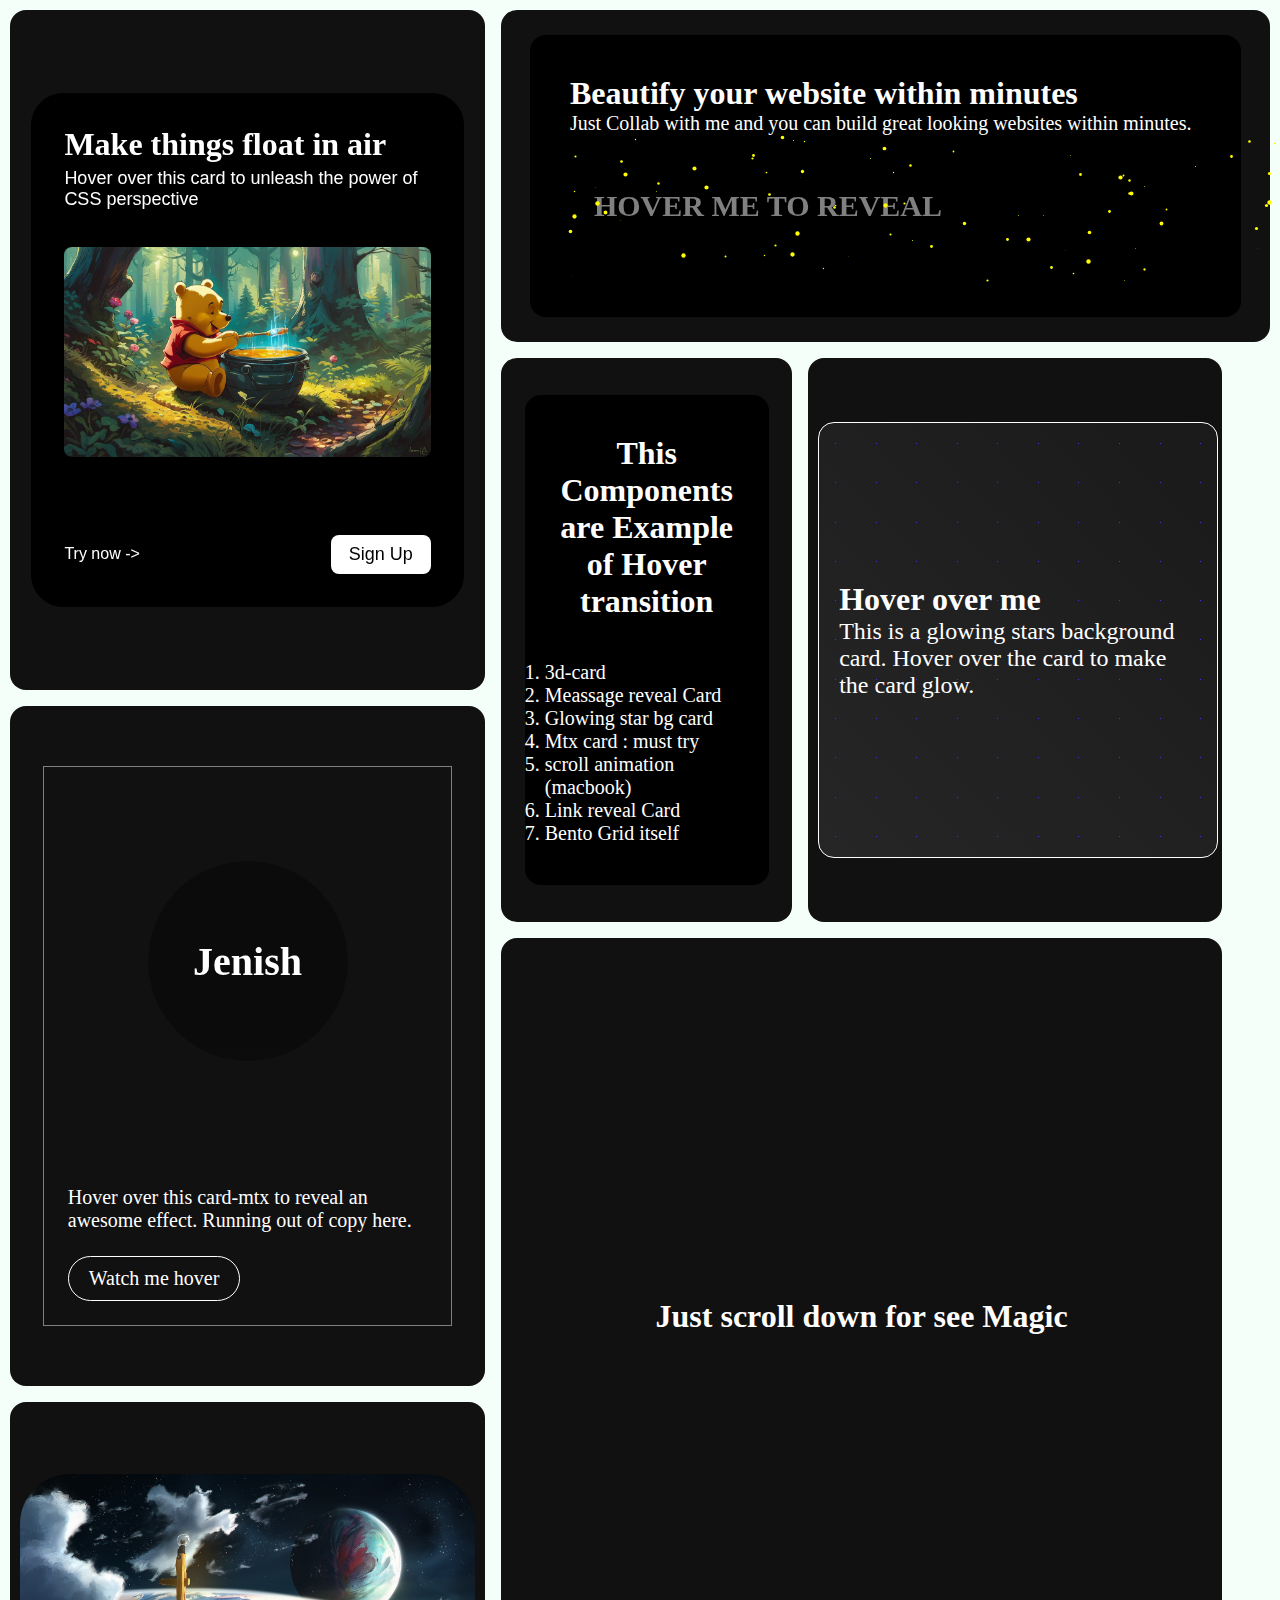
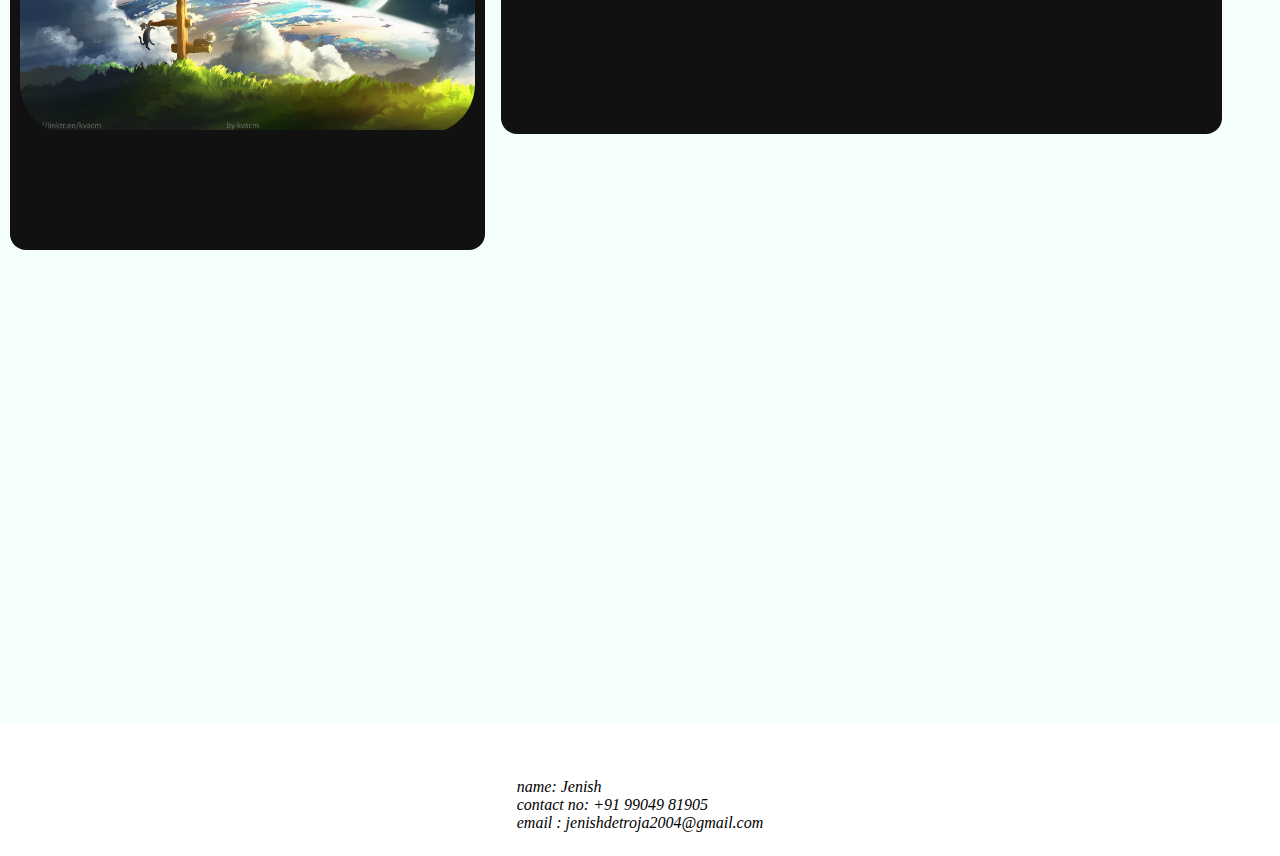
==== index.html @ 0b50d449 "Add files via upload" ====
<!DOCTYPE html>
<html lang="en">
<head>
    <meta charset="UTF-8">
    <meta name="viewport" content="width=device-width, initial-scale=1.0">
    <title>Ui Component Demostration</title>
    <style>
        body{
            height: 150vh;
        }
        *{
            padding: 0px;
            margin: 0px;
            box-sizing: border-box;
            
        }
    </style>
    <link rel="stylesheet" href="https://cdnjs.cloudflare.com/ajax/libs/font-awesome/6.5.2/css/all.min.css" integrity="sha512-SnH5WK+bZxgPHs44uWIX+LLJAJ9/2PkPKZ5QiAj6Ta86w+fsb2TkcmfRyVX3pBnMFcV7oQPJkl9QevSCWr3W6A==" crossorigin="anonymous" referrerpolicy="no-referrer" />

    <link rel="stylesheet" href="./css/bento.css">
    <link rel="stylesheet" href="./css/3d-card.css">
    <link rel="stylesheet" href="./css/card-mtx.css">
    <link rel="stylesheet" href="./css/macbook-scroll.css">
    <link rel="stylesheet" href="./css/glowing-star-card.css">
    <link rel="stylesheet" href="./css/msg-reveal.css">
    <link rel="stylesheet" href="./css/link-reveal-card.css">
</head>
<body>
    <div class="grid" grid-cols="20">
        <div class="box-wrapper title-hover" title="Jenish" col="1" colspan="8" row="1" rowspan="6">
            <div class="card" id="card">
                <h1>Make things float in air</h1>
                <p class="desc">Hover over this card to unleash the power of CSS perspective</p>
                <img src="./assests/cooking_honey_by_raeseddon2_dg4bmsc-pre.jpg" alt="">
                <div class="card-footer">
                    <a href="#" class="link"> Try now -></a>
                    <button>Sign Up</button>
                </div>
            </div>
        </div>
        <div class="box-wrapper title-hover" title="Detroja" col="9" colspan="15" row="1" rowspan="3">
            <div class="msg-card-container">
                <div style="padding: 40px;">
                    <div class="card-header">
                        <h1>Beautify your website within minutes</h1>
                        <p>Just Collab with me and you can build great looking websites within minutes.</p>
                    </div>
                    <div id="msg">
                        <p id="placeholder">HOVER ME TO REVEAL</p>
                        <span class="particle"></span><span class="particle"></span><span class="particle"></span><span class="particle"></span><span class="particle"></span><span class="particle"></span><span class="particle"></span><span class="particle"></span><span class="particle"></span><span class="particle"></span><span class="particle"></span><span class="particle"></span><span class="particle"></span><span class="particle"></span><span class="particle"></span><span class="particle"></span><span class="particle"></span><span class="particle"></span><span class="particle"></span><span class="particle"></span><span class="particle"></span><span class="particle"></span><span class="particle"></span><span class="particle"></span><span class="particle"></span><span class="particle"></span><span class="particle"></span><span class="particle"></span><span class="particle"></span><span class="particle"></span><span class="particle"></span><span class="particle"></span><span class="particle"></span><span class="particle"></span><span class="particle"></span><span class="particle"></span><span class="particle"></span><span class="particle"></span><span class="particle"></span><span class="particle"></span><span class="particle"></span><span class="particle"></span><span class="particle"></span><span class="particle"></span><span class="particle"></span><span class="particle"></span><span class="particle"></span><span class="particle"></span><span class="particle"></span><span class="particle"></span><span class="particle"></span><span class="particle"></span><span class="particle"></span><span class="particle"></span><span class="particle"></span><span class="particle"></span><span class="particle"></span><span class="particle"></span><span class="particle"></span><span class="particle"></span><span class="particle"></span><span class="particle"></span><span class="particle"></span><span class="particle"></span><span class="particle"></span><span class="particle"></span><span class="particle"></span><span class="particle"></span><span class="particle"></span><span class="particle"></span><span class="particle"></span><span class="particle"></span><span class="particle"></span><span class="particle"></span><span class="particle"></span><span class="particle"></span><span class="particle"></span><span class="particle"></span><span class="particle"></span><span class="particle"></span><span class="particle"></span><span class="particle"></span><span class="particle"></span><span class="particle"></span><span class="particle"></span><span class="particle"></span><span class="particle"></span><span class="particle"></span><span class="particle"></span><span class="particle"></span><span class="particle"></span><span class="particle"></span><span class="particle"></span><span class="particle"></span><span class="particle"></span><span class="particle"></span><span class="particle"></span><span class="particle"></span><span class="particle"></span><span class="particle"></span>
                        <p id="real"><span>HEY, THIS IS JENISH.</span></p>
                    </div>
                </div>
            </div>
        </div>
        <div class="box-wrapper" col="9" colspan="5" row="4" rowspan="5">
            <div style="height: 90%; width: 90%; background: black; border-radius: 16px;color: white;display: grid;place-items: center; padding: 20px">
                <h1 style="text-align: center;">
                    This Components are Example of Hover transition
                </h1>
                <ol style="font-size: 20px;">
                    <li>3d-card</li>
                    <li>Meassage reveal Card</li>
                    <li>Glowing star bg card</li>
                    <li>Mtx card : must try</li>
                    <li>scroll animation (macbook)</li>
                    <li>Link reveal Card</li>
                    <li>Bento Grid itself</li>
                </ol>
            </div>
        </div>
        <div class="box-wrapper"  col="14" colspan="7" row="4" rowspan="5">
            <div class="card-glowing-star">
                <div class="glowing-star-container">
                    <!-- initialised with js-->
                </div>
                <div class="card-glowing-star-body">
                    <h1>Hover over me</h1>
                    <p>This is a glowing stars background card. Hover over the card to make the card glow.</p>
                </div>
            </div>
        </div>
        <div class="box-wrapper" col="1" colspan="8" row="7" rowspan="6">
            <div id="card-mtx-container">
                <i class="fa-solid fa-plus icon-plus" style="color: #ffffff;"></i>
                <i class="fa-solid fa-plus icon-plus" style="color: #ffffff;"></i>
                <i class="fa-solid fa-plus icon-plus" style="color: #ffffff;"></i>
                <i class="fa-solid fa-plus icon-plus" style="color: #ffffff;"></i>
                <div id="card-mtx">
                  <span class="text">Jenish</span>
                </div>
                <p>
                  Hover over this card-mtx to reveal an awesome effect. Running out of copy here.
                </p>
                <p class="btn">
                  Watch me hover
                </p>
              </div>
        </div>
    
        <div class="box-wrapper" col="9" colspan="12" row="9" rowspan="7" style="overflow-y: scroll;">
            <h1 class="macbook-h1"> Just scroll down for see Magic </h1>
            <h1 class="macbook-h1">This Macbook is built By Jenish.No kidding.</h1>
            <div class="mackbook">
                <div class="screen-container">
                    <h1>></h1>
                    <div class="screen"></div>
                </div>
                <div class="keyboard">
        
                </div>
            </div>
        </div>
        <div class="box-wrapper" col="1" colspan="8" row="13" rowspan="4">
            <div class="card-link-reveal-wrapper">
                <a class="link-btn fn-white" href="www.github.com/detroja-jenish/web-ui-components">Github Repo Link</a>
                <div class="card-link-reveal">
                    <img src="./assests/astro_cats_by_kvacm_dftva1p.jpg" alt="">
                </div>
            </div>
        </div>
        <div class="box-chaser"></div>

    </div>

    <address style="margin: 30px auto; width: fit-content;padding-block: 24px;">
        name: Jenish <br>
        contact no: +91 99049 81905 <br>
        email : jenishdetroja2004@gmail.com
    </address>
    <script src="./js/3d-card.js"></script>
    <script src="./js/msg-reveal.js"></script>
    <script src="./js/bento.js"></script>
    <script src="./js/card-mtx.js"></script>
    <script src="./js/glowing-star-card.js"></script>
    <script src="./js/link-reveal-card.js"></script>
    <!-- <script src="./js/show-title-hover.js"></script> -->
</body>
</html>
---- css/bento.css ----
.grid{
    display: grid;
    grid-template-rows: repeat(20, 100px);
    position: relative;
    padding: 10px;
    column-gap: 16px;
    row-gap: 16px;
    background-color: mintcream;
    overflow-x: hidden;
    /* border-radius: 42px; */
}
.box-wrapper{
    padding: 10px;
    display: grid;
    place-items: center;
    z-index: 14;
    position: relative;
    background-color: #111;
    border-radius: 16px;
    transition-duration: 0.3s;
}
.box{
    height: 100%;
    width: 100%;
    border-radius: 12px;
    /* background: linear-gradient(purple, red) */
}
.box-chaser{
    background-color: rgb(243, 147, 3);
    transform: scale(0);
    position: absolute;
    z-index: 5;
    transition-duration: 0.5;
    border-radius: 20px;

}
.box-wrapper > *{
    z-index: 12;
}
.box-wrapper:hover ~ .box-chaser{
    z-index: 11;
    transform: scale(1);
    transition-duration: 0.5s;
    transition-timing-function: ease-in-out;
}
.box-wrapper:hover{
    background: transparent;
}

@media screen and (width < 600px) {
    .grid{
        width: 100vw;
        grid-template-rows: repeat(32,100px);
        /* padding: 0px; */
        column-gap: 0px;
    }
    .box-wrapper{
        grid-column: 1/span 21!important;
        grid-row: span 6 !important;
    }

    .box-wrapper:nth-child(3){
        grid-row: span 1 !important;

    }
}
---- css/3d-card.css ----
*{
    margin: 0px;
    padding: 0px;
    transition-duration: 0.3s;
}
.card{
    max-width: 900px;
    /* height: 90%; */
    height: max-content;
    width: 95%;
    border: 0.1px solid black;
    background-color: black;
    border-radius: 32px;
    display: flex;
    flex-direction: column;
    color: white;
    padding: 32px;
    gap: 5px;
    transition-duration: 0.1s;
    /* perspective: 2000px; */
    transform-style: preserve-3d;            
}
.desc{
    font-size: 18px;
    font-weight: thin;
    font-family: Verdana, Geneva, Tahoma, sans-serif;
    /* font-family: Arial, Helvetica, sans-serif; */
}
img{
    border-radius: 8px;
    margin-top: 32px;
    margin-bottom: 20%;
    width: 100%;
}
.card-footer{
    display: flex;
    justify-content: space-between;
    align-items: center;
}
a{
    text-decoration: none;
    color: white;
    font-family: Verdana, Geneva, Tahoma, sans-serif;
}
button{
    background-color: white;
    color: black;
    padding: 0.5em 1em;
    border-radius: 8px;
    border: none;
    font-size: 18px;
    font-weight: 500;
}

.card:hover > h1, .card:hover > .card-footer{
    transform: translateZ(50px);
}
.card:hover > p{
    transform: translateZ(60px);
}
.card:hover > img{
    transform: translateZ(80px) scale(1.1);
}
/* .card:hover{
    background-color: red;
    transform: rotateX(10deg) rotateY(0deg);
    animation: rotate3ds 5s linear  infinite  ;
} */

@keyframes rotate3ds{
    0%{
        transform: rotateX(15deg) rotateY(0deg);
    }
    25%{
        transform: rotateX(0deg) rotateY(15deg);
    }
    50%{
        transform: rotateX(-15deg) rotateY(0deg);
    }
    75%{
        transform: rotateX(0deg) rotateY(-15deg);
    }
    100%{
        transform: rotateX(15deg) rotateY(0deg);
    }
}
---- css/card-mtx.css ----
#card-mtx-container{
    /* display: flex; */
    width: 90%;
    border: 1px solid grey;
    padding: 20px;
    position: relative;
    background-color: #111;
    display: flex;
    flex-direction: column;
    /* align-items: center; */
    gap: 24px;
    padding: 24px;
  }
  
  #card-mtx{
    border-radius: 24px;
    display: grid;
    place-items: center;
    position: relative;
    width: 95%;
    aspect-ratio: 1;
    margin-bottom: 30px;
    align-self: center;
  }
  
  #card-mtx::after{
    content: '';
    height: 100%;
    width: 100%;
    position: absolute;
    z-index: -1;
    border-radius: 24px;
  }
  #card-mtx::before{
    content: '';
    text-wrap: wrap;
    height: 100%;
    width: 100%;
    position: absolute;
    z-index: -1;
    background: transparent;
  }
  
  #card-mtx:hover::before{
    content: attr(data-bg);
    color: whitesmoke;
    background: linear-gradient(-135deg,limegreen,rgb(0, 102, 255));
    mask-image: radial-gradient(var(--circle-radius) at var(--mouse-x) var(--mouse-y),white,transparent);
    overflow: hidden;
    border-radius: 24px;
  
  }
  
  .text{
    background-color: rgba(0,0,0,0.3);
    position: relative;
    color: white;
    height: 200px;
    width: 200px;
    text-align: center;
    box-sizing: border-box;
    display: grid;
    place-items: center;
    font-size: 40px;
    font-weight: 800;
    border-radius: 50%;
    backdrop-filter: blur(5px);
  }
  p{
    color: white;
    font-size: 20px;
  }
  .btn{
    width: fit-content;
    padding: 0.5em 1em;
    border: 1px solid white;
    border-radius: 1.5em;
  }
  .icon-plus{
    position: absolute;
    font-size: 45px;
    transform: translate(-50%, -50%)
  }
  
  .icon-plus:nth-child(1){
    top: calc(0%);
    left: calc(0%);
  }
  .icon-plus:nth-child(2){
    top: calc(0%);
    left: calc(100%);
  }
  .icon-plus:nth-child(3){
    top: calc(100%);
    left: calc(100%);
  }
  .icon-plus:nth-child(4){
    top: calc(100%);
    left: calc(0%);
  }

  @media screen and (width<600px) {
    .text{
      scale: 0.5;
      padding: 10px;
    }

    .card-mtx{
      width: 100%;
    }
  }
---- css/macbook-scroll.css ----
.macbook-h1{
    margin-block: 50%;
    color: white;
}
.mackbook{
    max-width: 500px;
    width: 80vw;
    aspect-ratio: 500/600;
    margin-inline: auto;
    perspective: 1000px;
    transform-style: preserve-3d;
    margin-bottom: 90vh;
}
.screen-container{
    width: 100%;
    height: 50%;
    border: 1px solid yellow;
    transform: rotateX(-45deg);
    transform-origin: bottom;
    position: relative;
    perspective: 1000px;
    transform-style: preserve-3d;
    background-color: #111;
    color: white;
    display: grid;
    place-items: center;
}
.screen{
    position: absolute;
    width: 100%;
    height: 100%;
    top: 0px;
    z-index: 100;
    background-image: url(../assests/screen.png);
    background-size: cover;
    animation: animate;
    animation-fill-mode: forwards;
    animation-iteration-count: 1;
    animation-timeline: view();
    animation-range-start: 300px;
    animation-range-end: 1200px;
}
.keyboard{
    width: 100%;
    height: 50%;
    border: 1px solid white;
    background-color: rgb(190, 183, 183);
    z-index: -1;
}

@keyframes animate {
    50%{
        transform: translateZ(150px);
    }60%{
        transform-origin: top;
        transform: translateZ(150px) rotateX(25deg) ;
    }
    80%{
        transform-origin: top;
        transform: translateZ(150px) translateY(1000px)  rotateX(25deg) scale(1.6);
        
    }
    100%{
        transform-origin: top;
        transform: translateZ(150px) translateY(1000px)  rotateX(25deg) scale(1.6);
    }
}
---- css/glowing-star-card.css ----
.card-glowing-star{
    max-width: 400px;
    width: 80vw;
    height: 80%;
    background: linear-gradient(45deg, rgb(38,38,38),rgb(26,26,26));
    padding: 20px;
    border: 1px solid white;
    border-radius: 16px;
    color: white;
    font-size: 16px;
    padding: 20px;
    position: relative;
    z-index: 1;
    overflow: hidden;
    display: grid;
    place-items: center;
}

.card-glowing-star-body{
    margin-block: 10px;
    position: relative;
}

.card-glowing-star-body p{
    font-size: 1.5em;
}
.glowing-star-container{
    aspect-ratio: 2;
    display: flex;
    justify-content: space-between;
    flex-direction: column;
    position: absolute;
    top:0px;
    left: 0px;
    height: 100%;
    width: 100%;
    padding: 15px;
    box-sizing: border-box;
    z-index: -1;
    overflow: hidden;
}
.star-row{
    min-height: 10px;
    display: flex;
    justify-content: space-between;
    align-items: center;
}
.star{
    width: 3px;
    border-radius: 50%;
    aspect-ratio: 1;
    background-color: white;
    scale: 0.2;
    transition-duration: 2s;
    transition-delay: var(--transition-delay);
    box-shadow: 1px 1px 3px blue,-1px -1px 3px blue,-1px 1px 3px blue,1px -1px 3px blue
    ,2px 2px 3px blue,-2px -2px 3px blue,-2px 2px 3px blue,2px -2px 3px blue;

}
.card-glowing-star:hover .star{
    scale: 1.1
}

@keyframes blink-star{
    to{
        scale: 1.1;
    }
}
---- css/msg-reveal.css ----
.msg-card-container{
    max-width: 900px;
    width: 95%;
    border-radius: 16px;
    display: flex;
    flex-direction: column;
    color: white;
    /* padding: 24px; */
}
.msg-card-container>div{
    background-color: black;
    padding: 40px;
    border-radius: 16px;
}
#msg{
    box-sizing: border-box;
    position: relative;
    font-size: 30px;
    font-weight: 900;
    white-space: nowrap;
    padding: 0.8em;
    /* border: 1px solid salmon; */
}
#placeholder{
    color: grey;
    padding-block: 1em;
    mask-image: linear-gradient(90deg,white 0% 50%,transparent 50% 100%);
    mask-size: 200%;
    font-size: 1em;
    mask-position: var(--remove-char-percentage) 0%;
}


#real{
    box-sizing: border-box;
    background-color: transparent;
    font-size: 30px;
    max-width: calc(100% - 1.6em);
    padding-block: 1em;
    /* padding-left: 0.8em; */
    margin: 0px;
    width: 0px;
    position: absolute;
    top: 0.8em;
    left: 0.8em;
    display: flex;
    text-wrap: nowrap;
    --cursor-display: none;

    /* border: 1px solid green; */
}
#real>span{
    width: 100%;
    overflow: hidden;
    /* background-color: red; */
}
#real::after{
    content: '';
    height: 100%;
    width: 5px;
    background: linear-gradient(transparent, rgba(255, 255, 0, 0.204),transparent);    
    position: absolute;
    right: 0px;
    top: 0px;
    border-radius: 50%;
    display: var(--cursor-display);
    transition-duration: 0.2s;
    transform: rotateZ(var(--cursor-rotate-deg)) translateX(100%);
}
#particles{
    position: absolute;
    top: 0px;
    height: 100%;
    width: 100%;
}
.particle{
    position: absolute;
    height: 3px;
    border-radius: 50%;
    aspect-ratio: 1;
    background-color: yellow;
    display: inline-block;
    top:0px;
    transition-duration: 0.1s;
    animation: blink  linear infinite alternate;
    
}

@keyframes blink {
    to{
        opacity: 0;
        scale: 0;
    }
}

@media screen and (width<700px) {
    .msg-card-container{
        transform-origin: left;
        transform: scale(0.65);
    }
    #msg{
        font-size: 30px;
    }
}
---- css/link-reveal-card.css ----
.fn-white{color:white}
.fn-black{color: black;}
.card-link-reveal-wrapper{
    width: 100%;
    /* height: max-content; */
    aspect-ratio: 3/2;
    position: relative;
    display: flex;
    justify-content: center;
    perspective: 500px;
    transform-style:preserve-3d ;
}
.card-link-reveal{
    width: 100%;
    height: max-content;
    position: absolute;
    top: 0px;
    left: 0px;
    /* background: linear-gradient(45deg, purple, orange); */
    transition-duration: 0.2s;
    border-radius: 50px;
    overflow: hidden;
}

.card-link-reveal>img{
    margin: 0px;
    width: 100%;

}

.card-link-reveal-wrapper:hover > .card-link-reveal{
    transform: rotateX(60deg);
    transform-origin: bottom;
}
.link-btn{
    position: relative;
    transition-duration: 0.2s;
    display: inline;
    padding: 10px 50px;
    height: fit-content;
    opacity: 0;
    border: 1px solid grey;
    border-radius: 25px;
    font-weight: 900;
    transition-delay: 0.3s;
    text-decoration: none;

}
.link-btn::before{
    content: '';
    position: absolute;
    bottom: 0px;
    height: 3px;
    width: 100%;
    left: 50%;
    transform: translate(-50% ,100%);
    /* background-color: red; */
    background: linear-gradient(to right ,transparent, rgba(32, 128, 0, 0.491),rgb(96, 217, 55),rgba(32, 128, 0, 0.479),transparent);
    z-index: 101;
    border-radius: 50%;
}
.link-btn::after{
    content: '';
    height: 0px;
    width: 5px;
    background: linear-gradient(blue,white);
    position: absolute;
    left: 50%;
    top: 40px;
    transition-duration: 0.5s;
    transition-delay: 0.3s;
    z-index: 100;
    border-bottom-left-radius: 50%;
    border-bottom-right-radius: 50%;
}


.card-link-reveal::after, .card-link-reveal::before{
    content: '';
    position: absolute;
    height: 100px;
    width: 100px;
    border-radius: 50%;
    border: 2px solid black;
    top: 50%;
    left: 50%;
    transform: translate(-50% ,-50%) scale(0);
}
.card-link-reveal-wrapper:hover > .card-link-reveal{
    background-color: rgba(255, 255, 255, 0.263);
    backdrop-filter: blur(20px);
}
.card-link-reveal-wrapper:hover > .card-link-reveal>img{
    /* opacity: 0.5; */
}
.card-link-reveal-wrapper:hover > .link-btn{
    opacity: 1;
}

.card-link-reveal-wrapper:hover > .link-btn::after{
    height: var(--parent-height);
}

.card-link-reveal-wrapper:hover > .card-link-reveal::after{
    animation: ripple 2s linear infinite;
    animation-delay: 0.7s;
}
.card-link-reveal-wrapper:hover > .card-link-reveal::before{
    animation: ripple 2s linear infinite;
    animation-delay: 1.8s;
}

@keyframes ripple {
    0%{
        border: 2px solid white;
        transform: translate(-50% ,-50%) scale(0);
        opacity: 0;
    }
    50%{
        /* border: 2px solid rgb(26, 26, 203); */
        border: 5px solid white;
        transform: translate(-50% ,-50%) scale(1.5);
        opacity: 1;
    }
    100%{
        border: 1px solid lightblue;
        transform:translate(-50% ,-50%) scale(2.5)  ;
        opacity: 0.1
    }
}
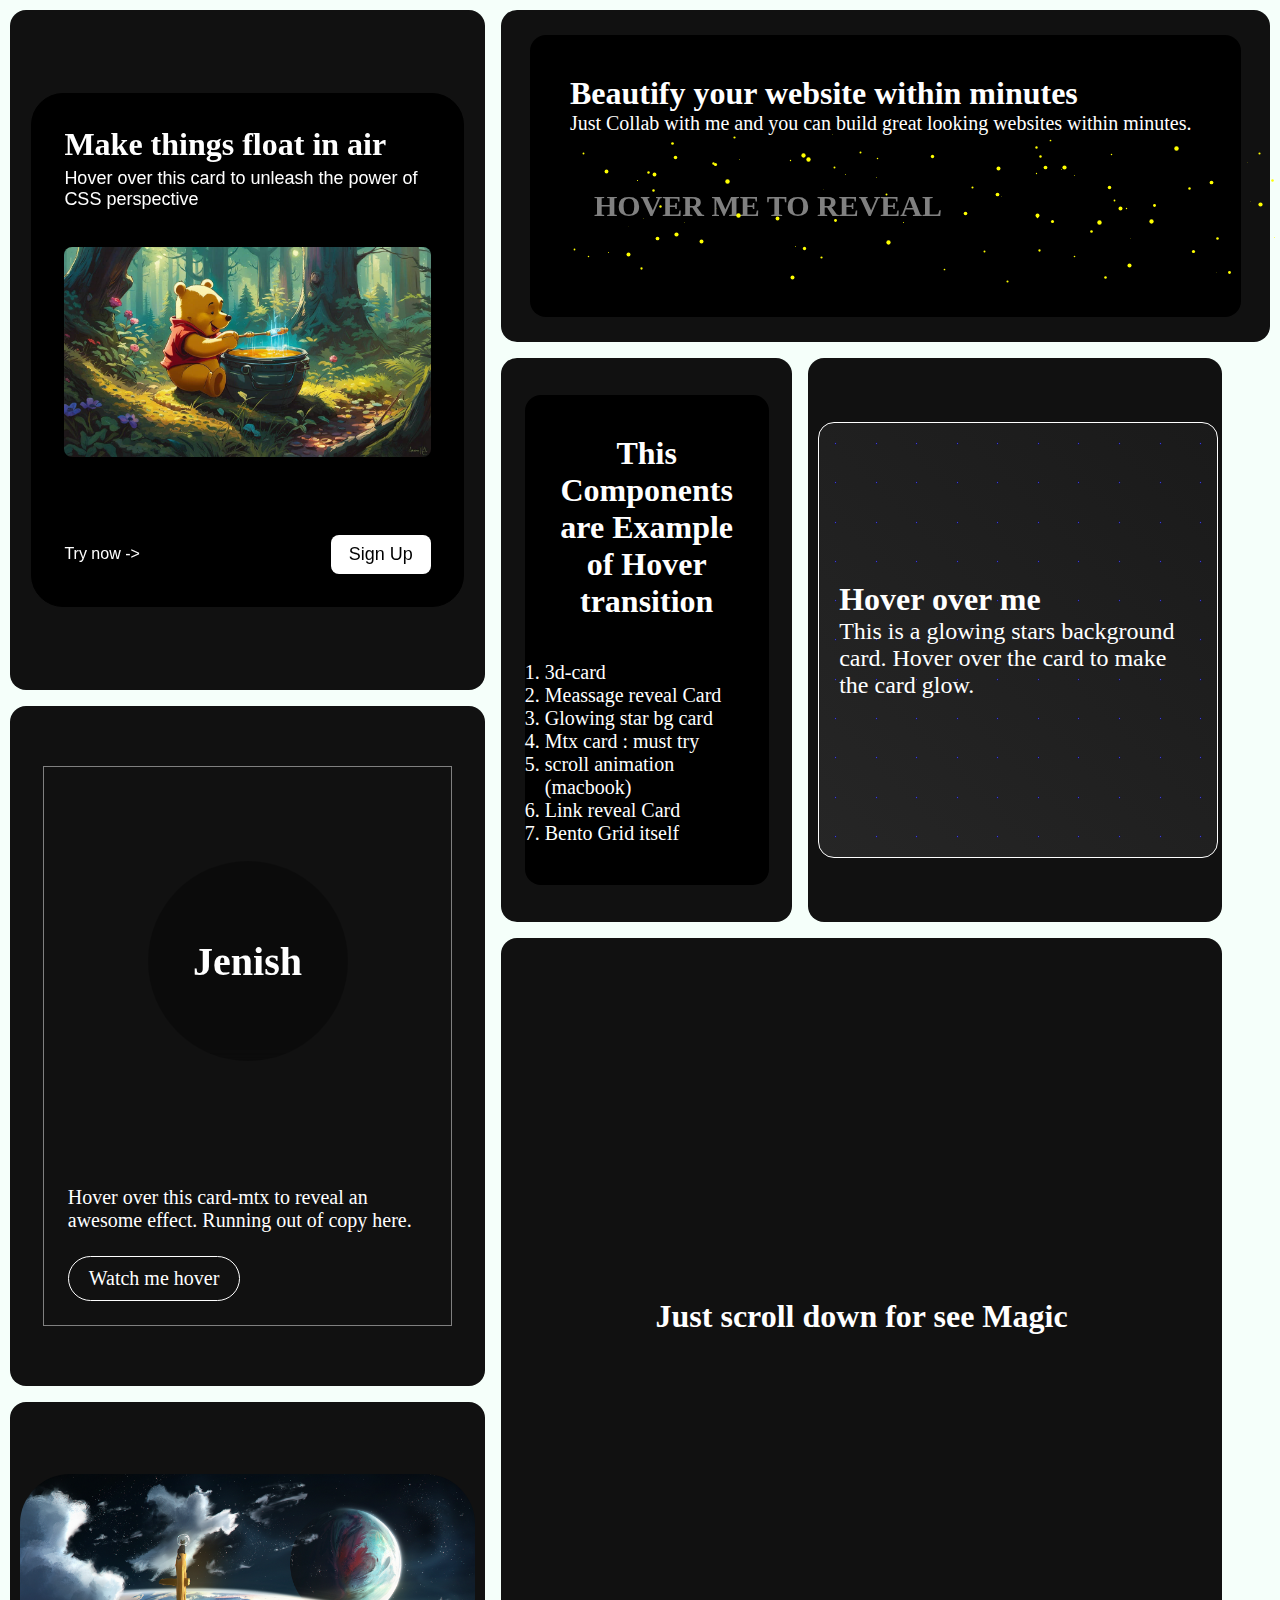
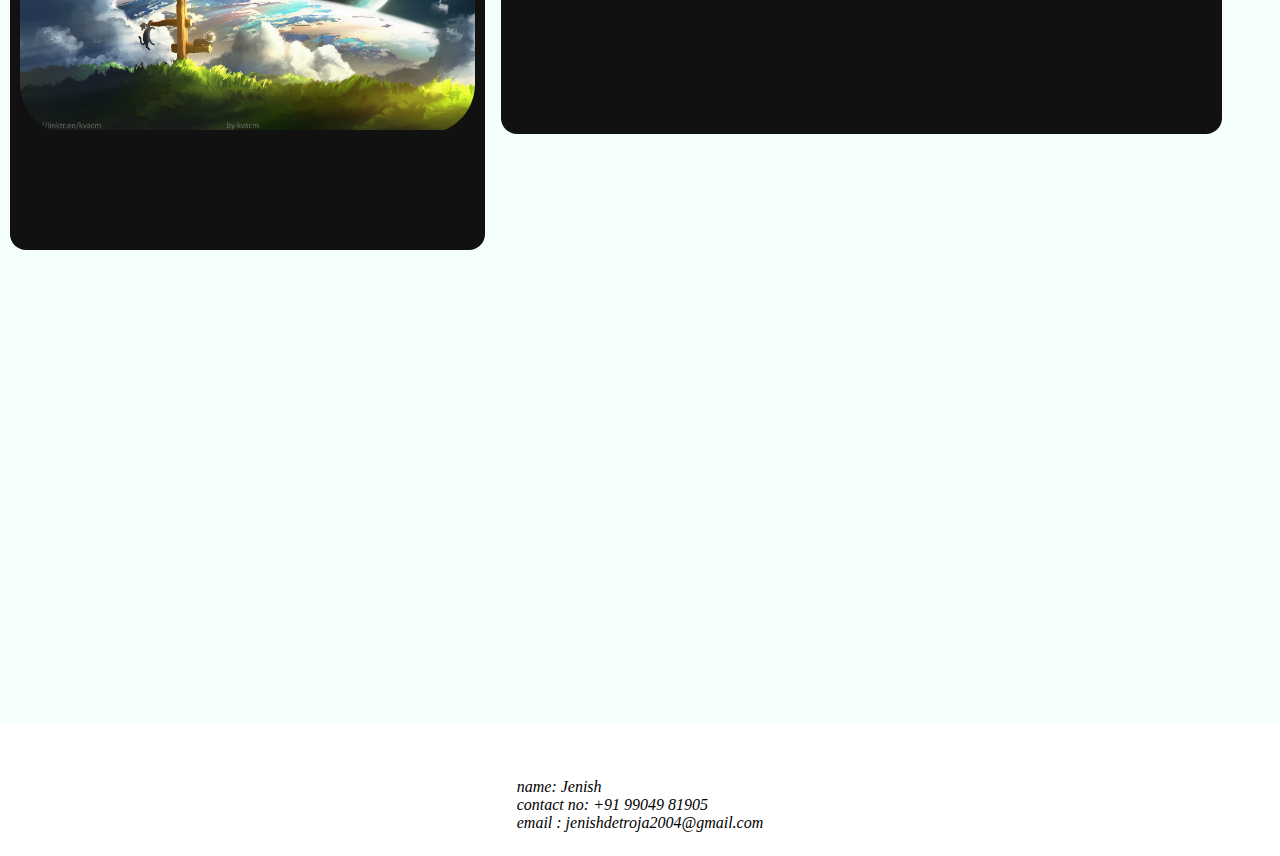
==== commit 5157b269: "Update index.html" ====
--- a/index.html
+++ b/index.html
@@ -113,7 +113,7 @@
         </div>
         <div class="box-wrapper" col="1" colspan="8" row="13" rowspan="4">
             <div class="card-link-reveal-wrapper">
-                <a class="link-btn fn-white" href="www.github.com/detroja-jenish/web-ui-components">Github Repo Link</a>
+                <a class="link-btn fn-white" href="https://www.github.com/detroja-jenish/web-ui-components">Github Repo Link</a>
                 <div class="card-link-reveal">
                     <img src="./assests/astro_cats_by_kvacm_dftva1p.jpg" alt="">
                 </div>
@@ -136,4 +136,4 @@
     <script src="./js/link-reveal-card.js"></script>
     <!-- <script src="./js/show-title-hover.js"></script> -->
 </body>
-</html>+</html>
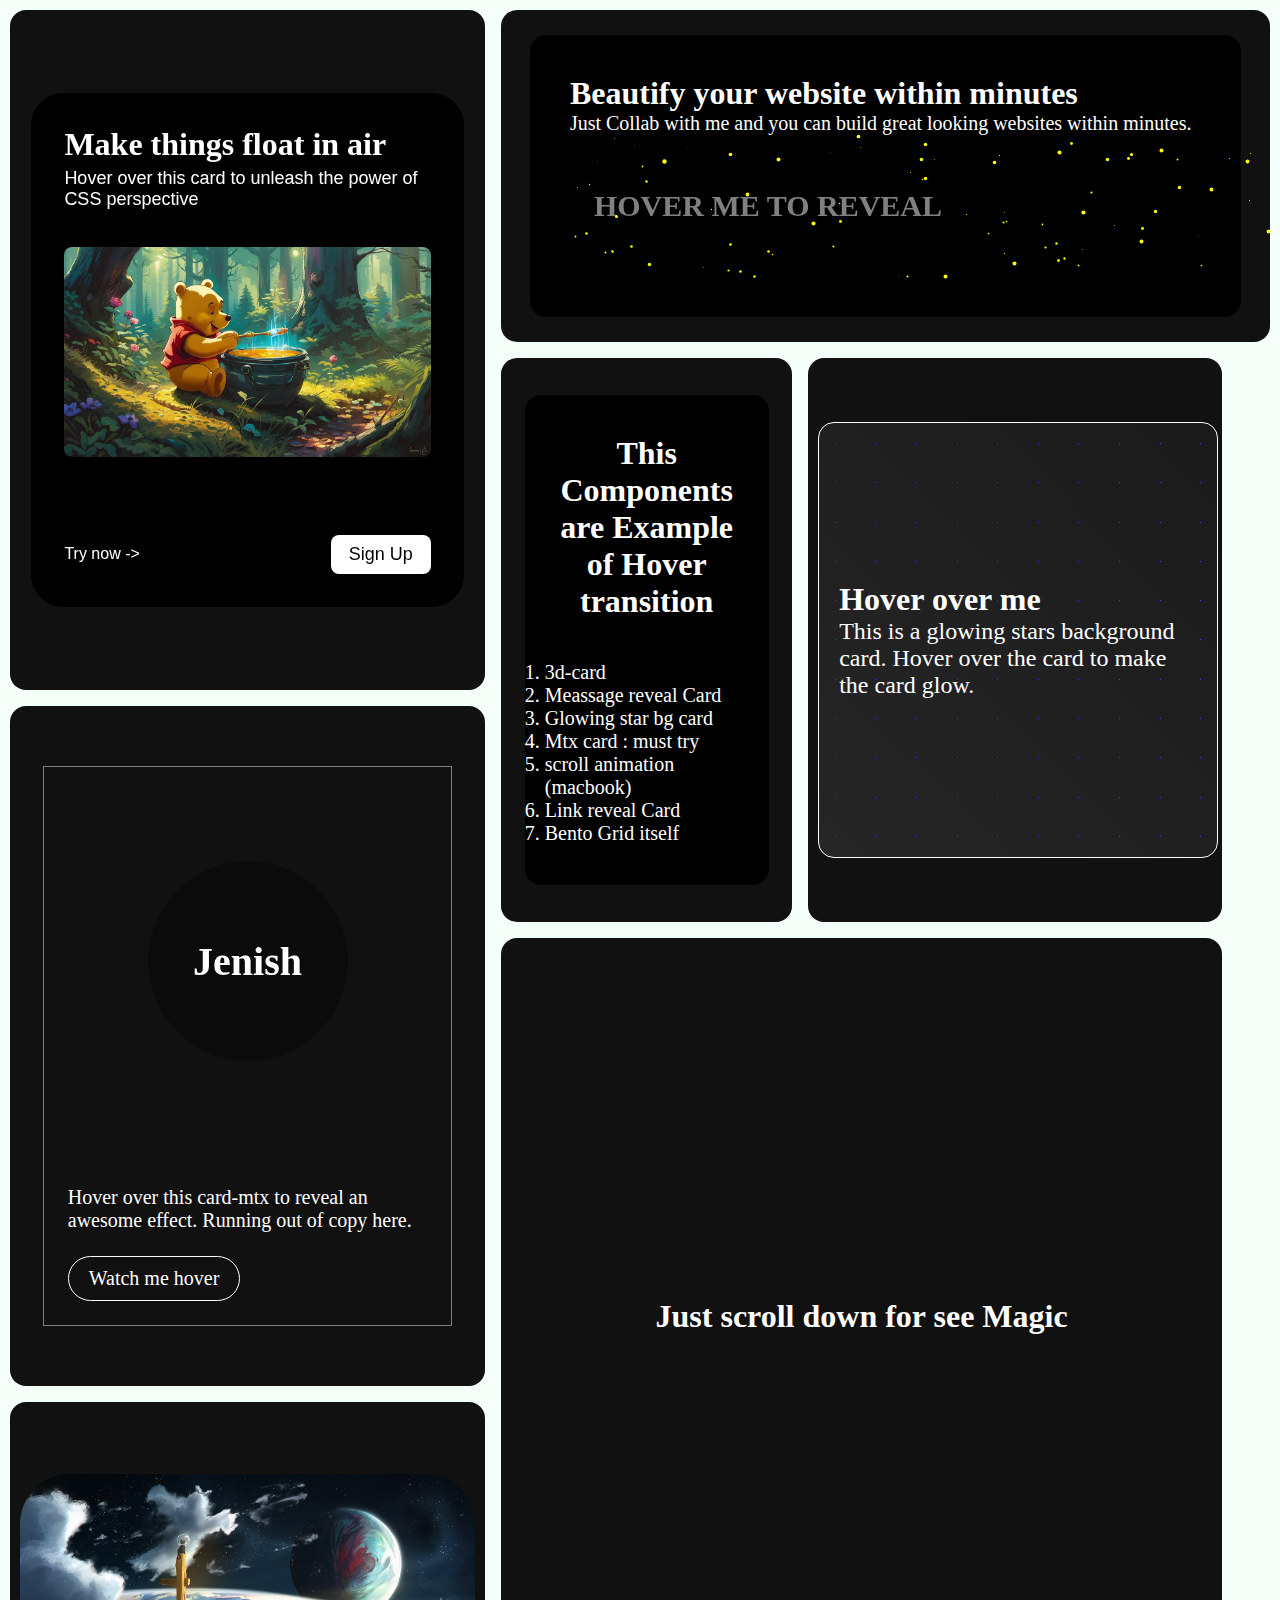
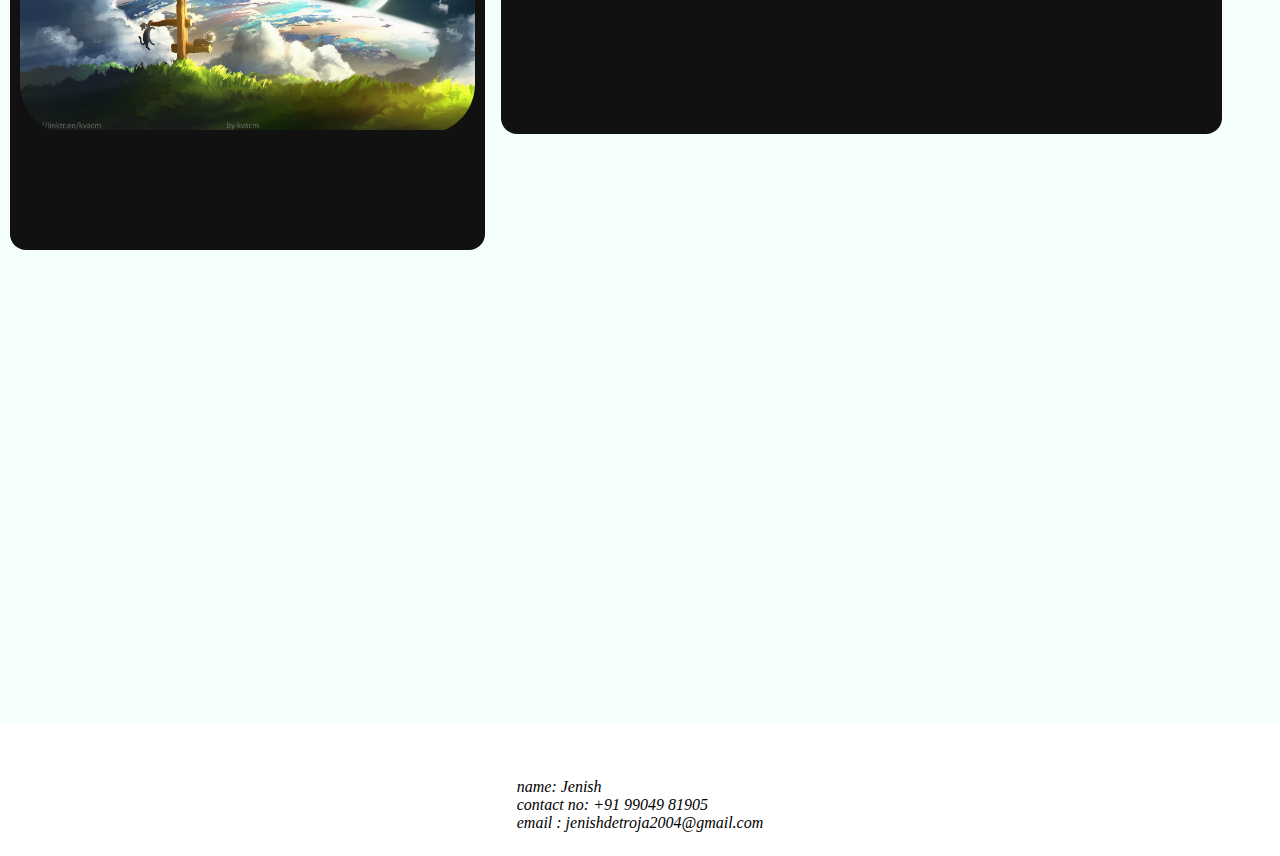
==== commit 41bb207c: "Update index.html" ====
--- a/index.html
+++ b/index.html
@@ -27,7 +27,7 @@
 </head>
 <body>
     <div class="grid" grid-cols="20">
-        <div class="box-wrapper title-hover" title="Jenish" col="1" colspan="8" row="1" rowspan="6">
+        <div class="box-wrapper" col="1" colspan="8" row="1" rowspan="6">
             <div class="card" id="card">
                 <h1>Make things float in air</h1>
                 <p class="desc">Hover over this card to unleash the power of CSS perspective</p>
@@ -38,7 +38,7 @@
                 </div>
             </div>
         </div>
-        <div class="box-wrapper title-hover" title="Detroja" col="9" colspan="15" row="1" rowspan="3">
+        <div class="box-wrapper" col="9" colspan="15" row="1" rowspan="3">
             <div class="msg-card-container">
                 <div style="padding: 40px;">
                     <div class="card-header">
@@ -134,6 +134,6 @@
     <script src="./js/card-mtx.js"></script>
     <script src="./js/glowing-star-card.js"></script>
     <script src="./js/link-reveal-card.js"></script>
-    <!-- <script src="./js/show-title-hover.js"></script> -->
+    
 </body>
 </html>
